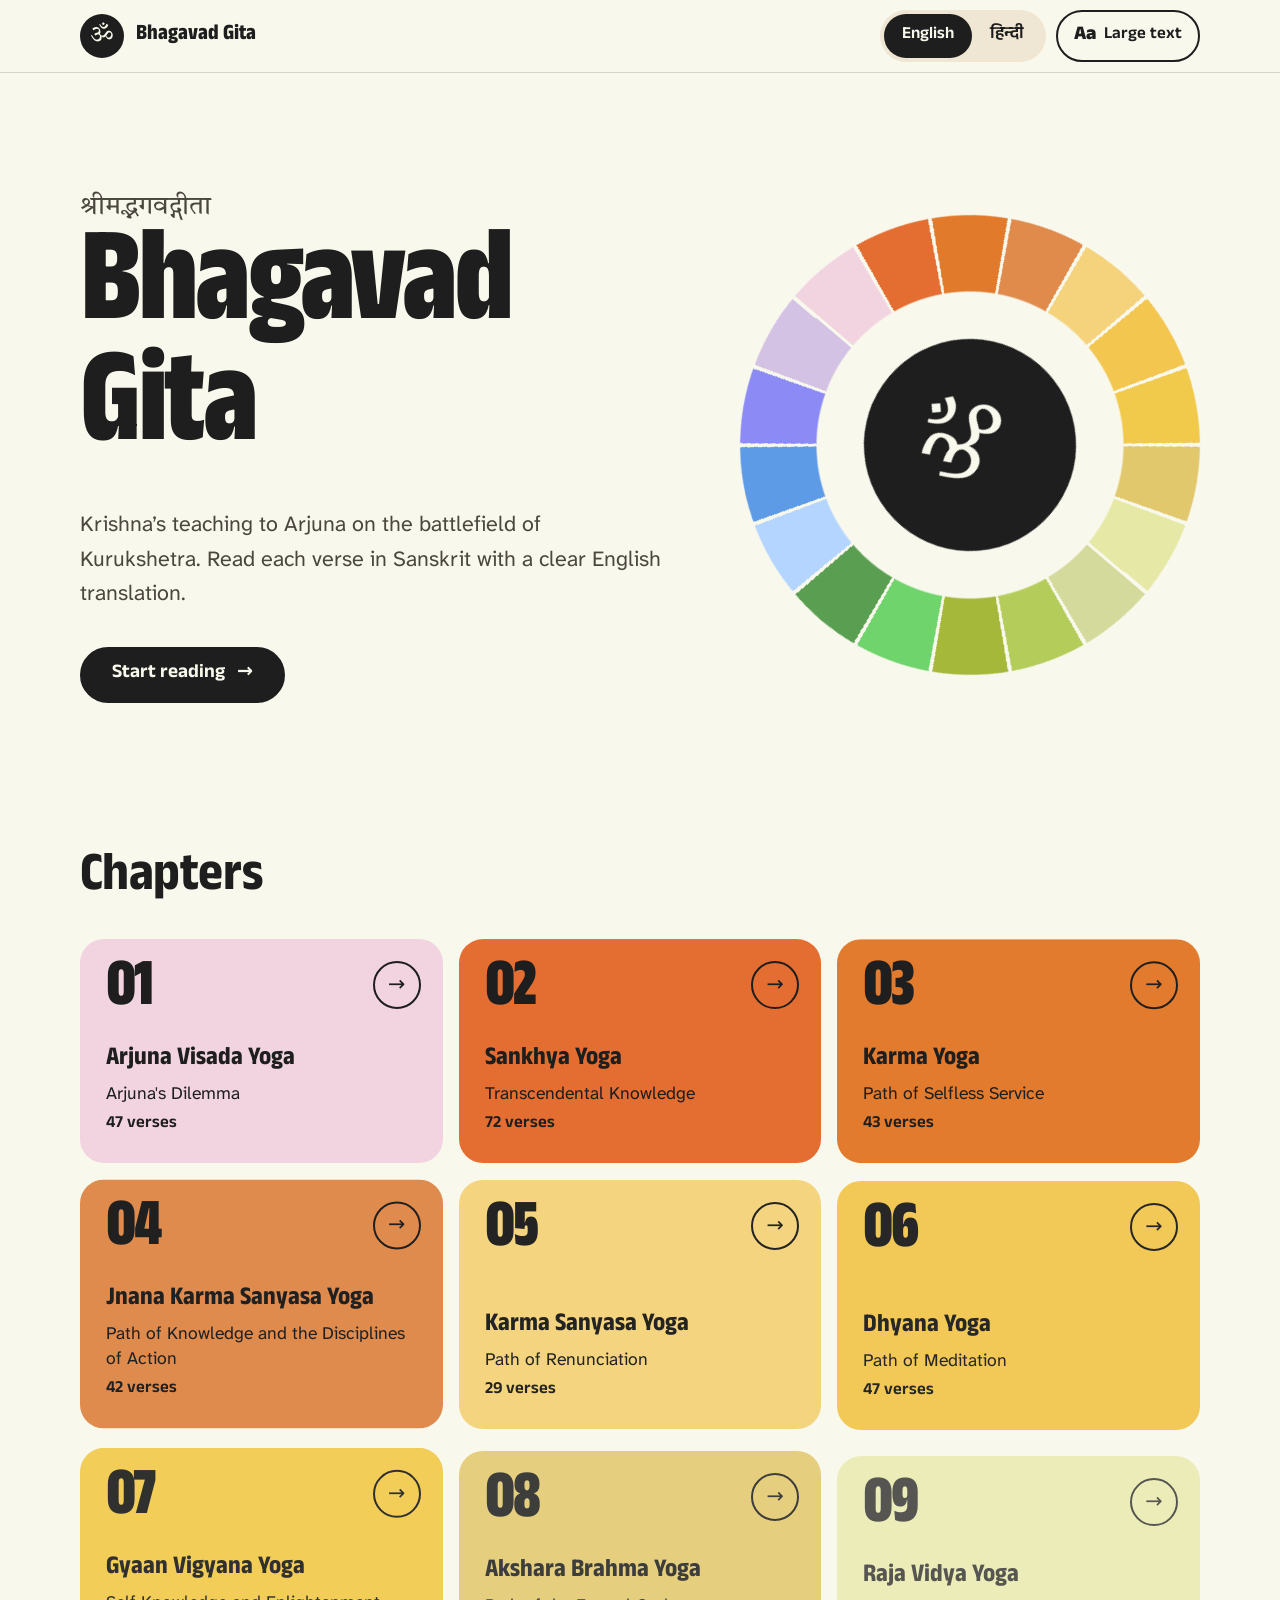
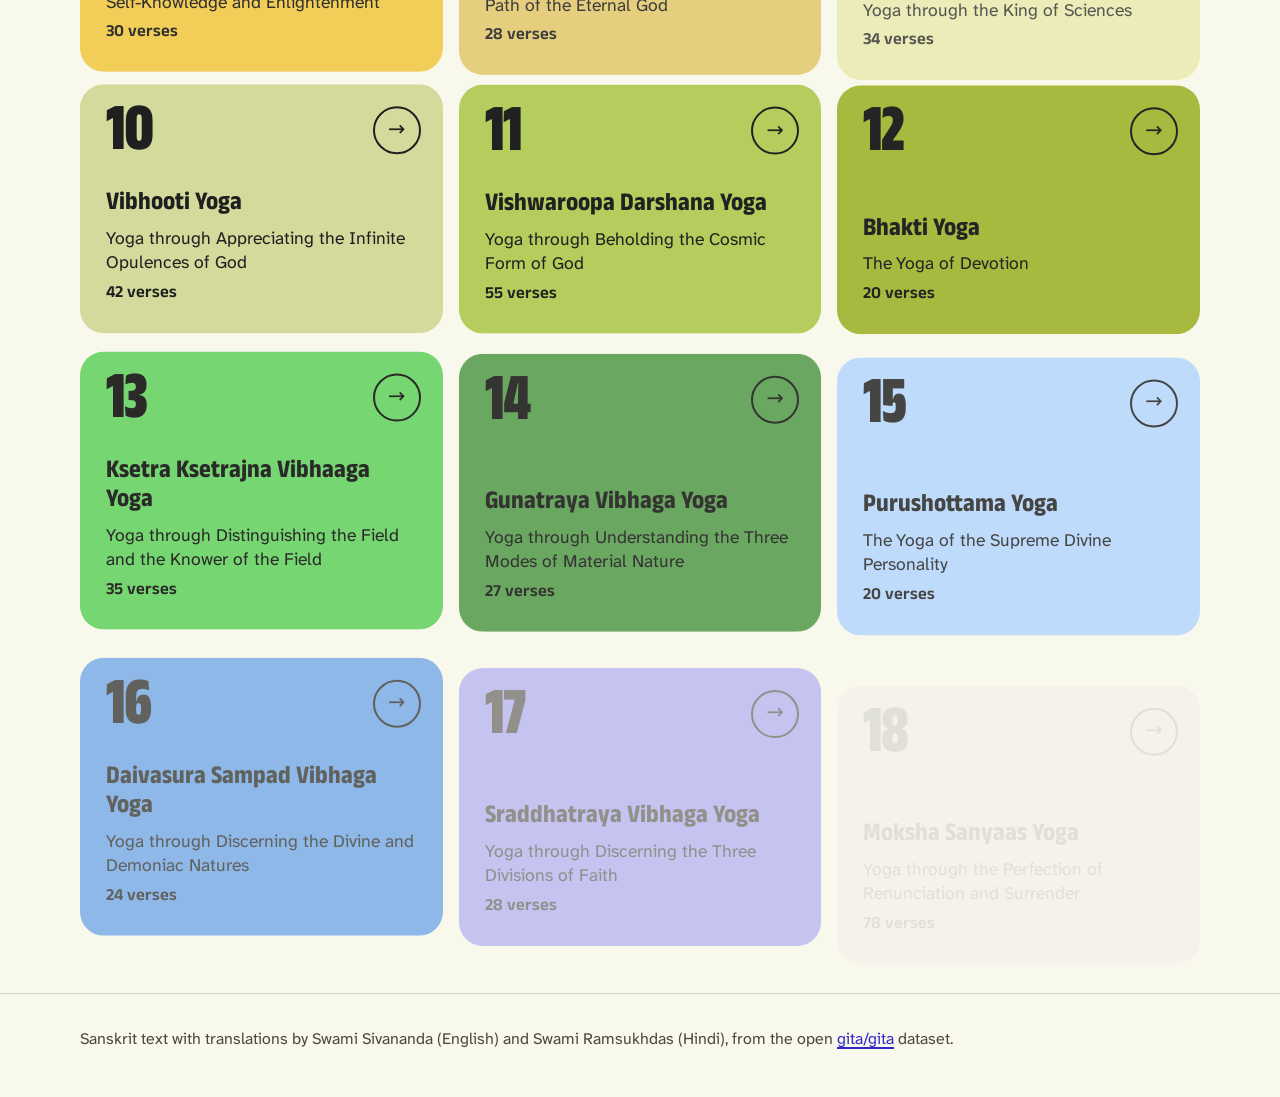
==== bhagavad-gita/index.html @ d60090ea "Add bilingual Bhagavad Gita reader for older readers A static reading site (Home > Chapter > Verse) " ====
<!doctype html>
<html lang="en">
<head>
  <meta charset="utf-8">
  <meta name="viewport" content="width=device-width, initial-scale=1, viewport-fit=cover">
  <title>Bhagavad Gita</title>
  <meta name="description" content="Read the Bhagavad Gita verse by verse in Sanskrit, with English and Hindi translations.">
  <meta name="theme-color" content="#F9F8EC">
  <link rel="icon" href="data:image/svg+xml,%3Csvg xmlns='http://www.w3.org/2000/svg' viewBox='0 0 64 64'%3E%3Ccircle cx='32' cy='32' r='32' fill='%231E1E1E'/%3E%3Ctext x='32' y='45' font-size='36' text-anchor='middle' fill='%23F9F8EC' font-family='serif'%3E%E0%A5%90%3C/text%3E%3C/svg%3E">
  <link rel="preconnect" href="https://fonts.googleapis.com">
  <link rel="preconnect" href="https://fonts.gstatic.com" crossorigin>
  <link rel="stylesheet" href="https://fonts.googleapis.com/css2?family=Anek+Devanagari:wdth,wght@75..100,400..800&family=Atkinson+Hyperlegible+Next:ital,wght@0,400;0,700;1,400&family=Tiro+Devanagari+Sanskrit&display=swap">
  <link rel="stylesheet" href="css/style.css">
  <script>
    /* Apply saved language and text size before first paint. */
    (function () {
      try {
        var s = JSON.parse(localStorage.getItem('gita:settings') || '{}');
        if (s.lang === 'hi') document.documentElement.lang = 'hi';
        if (s.large) document.documentElement.classList.add('large-text');
      } catch (e) { /* storage unavailable: defaults */ }
    })();
  </script>
</head>
<body>
  <a class="skip-link" href="#main" data-action="skip">Skip to content</a>

  <header class="topbar">
    <div class="topbar-inner">
      <a class="brand" href="#/">
        <span class="brand-mark" aria-hidden="true">ॐ</span>
        <span class="brand-text" data-i18n="brand">Bhagavad Gita</span>
      </a>
      <div class="controls">
        <div class="lang-switch" role="group" aria-label="Language">
          <button type="button" data-action="lang" data-lang="en" lang="en">English</button>
          <button type="button" data-action="lang" data-lang="hi" lang="hi">हिन्दी</button>
        </div>
        <button type="button" class="size-btn" data-action="size" aria-pressed="false">
          <span class="size-icon" aria-hidden="true">Aa</span>
          <span class="size-label" data-i18n="largeText">Large text</span>
        </button>
      </div>
    </div>
  </header>

  <main id="main" tabindex="-1">
    <p class="state">Loading…</p>
  </main>

  <footer class="site-footer">
    <div class="wrap footer-inner" id="footer"></div>
  </footer>

  <script src="js/vendor/gsap.min.js" defer></script>
  <script src="js/vendor/ScrollTrigger.min.js" defer></script>
  <script src="js/app.js" defer></script>
</body>
</html>
---- bhagavad-gita/css/style.css ----
/* ==========================================================================
   Bhagavad Gita reader
   Light, high-contrast, large-type design for older readers.
   All colours come from the "Bhagavad Gita colour pair library".
   Every text/background pair below is WCAG 2.2 AA (>= 4.5:1) or better.
   ========================================================================== */

:root {
  /* Base (from the library: Cream, Warm cream, Black/white text, Ultramarine) */
  --paper:   #F9F8EC;   /* page background                                  */
  --paper-2: #EFE6D3;   /* quiet surfaces          ink on it: 13.4:1        */
  --white:   #FFFFFF;
  --ink:     #1E1E1E;   /* all text              on paper: 15.6:1 (AAA)    */
  --ink-2:   #4A473F;   /* secondary text        on paper:  8.7:1 (AAA)    */
  --link:    #3227C6;   /* inline links          on paper:  8.8:1 (AAA)    */
  --line:    rgba(30, 30, 30, 0.16);

  /* 18 chapter colours, ordered as a hue spectrum. Text on all of them is
     --ink (#1E1E1E). Contrast with --ink is shown after each value. */
  --c1:  #F1D4E0; /* Peony          12.1:1 */
  --c2:  #E46D31; /* Clay coral      5.2:1 */
  --c3:  #E27A2C; /* Halloween       5.6:1 */
  --c4:  #E08A4C; /* Tangerine       6.3:1 */
  --c5:  #F4D37C; /* Golden         11.5:1 */
  --c6:  #F2C64F; /* Sunbeam        10.3:1 */
  --c7:  #F1C94B; /* Golden yellow  10.5:1 */
  --c8:  #E2C86C; /* Sunny          10.1:1 */
  --c9:  #E6E9A6; /* Light green    13.2:1 */
  --c10: #D3DA9B; /* Pistachio      11.3:1 */
  --c11: #B4CD5A; /* Lemon green     9.4:1 */
  --c12: #A6B83A; /* Kiwi            7.6:1 */
  --c13: #6FD46B; /* Lime green      9.0:1 */
  --c14: #5A9E52; /* Lettuce         5.1:1 */
  --c15: #B3D5FF; /* Sky            11.0:1 */
  --c16: #5D9BE7; /* Cornflower      5.8:1 */
  --c17: #8C8AF5; /* Periwinkle      5.6:1 */
  --c18: #D3C2E4; /* Lavender       10.0:1 */

  /* Type: Anek Devanagari (headings, Latin + Hindi), Atkinson Hyperlegible
     Next (English reading text), Tiro Devanagari Sanskrit (verses). */
  --f-head: "Anek Devanagari", "Atkinson Hyperlegible Next", system-ui, sans-serif;
  --f-body: "Atkinson Hyperlegible Next", "Anek Devanagari", system-ui, sans-serif;
  --f-hi:   "Anek Devanagari", "Noto Sans Devanagari", system-ui, sans-serif;
  --f-sa:   "Tiro Devanagari Sanskrit", "Noto Serif Devanagari", serif;

  --wrap: 1200px;
  --read: 760px;          /* ~60-70 characters per line at 20px */
  --gutter: clamp(16px, 4vw, 40px);
  --radius: 24px;
  --tap: 56px;            /* above the 44px WCAG 2.5.5 (AAA) target size */
  --ease: cubic-bezier(.2, .7, .2, 1);
}

/* ---------- Base ---------------------------------------------------------- */

*, *::before, *::after { box-sizing: border-box; }

html { font-size: 100%; -webkit-text-size-adjust: 100%; scroll-padding-top: 96px; }
html.large-text { font-size: 120%; }

body {
  margin: 0;
  min-height: 100vh;
  display: flex;
  flex-direction: column;
  background: var(--paper);
  color: var(--ink);
  font-family: var(--f-body);
  font-size: 1.25rem;              /* 20px */
  line-height: 1.6;
  overflow-x: hidden;
  -webkit-font-smoothing: antialiased;
}
html[lang="hi"] body { font-family: var(--f-hi); }

[lang="sa"] { font-family: var(--f-sa); }
[lang="hi"] { font-family: var(--f-hi); }

h1, h2, h3 {
  margin: 0; font-family: var(--f-head); font-weight: 700; line-height: 1.1;
  font-stretch: 88%; letter-spacing: -0.01em;
}
html[lang="hi"] :is(h1, h2, h3) { line-height: 1.3; letter-spacing: 0; }
h1:focus, h2:focus { outline: none; }

p { margin: 0 0 1em; }
a { color: var(--link); text-underline-offset: 0.18em; text-decoration-thickness: 2px; }
button { font: inherit; color: inherit; }

:focus-visible { outline: 3px solid var(--link); outline-offset: 3px; border-radius: 8px; }

.wrap { width: 100%; max-width: var(--wrap); margin: 0 auto; padding: 0 var(--gutter); }
.read { width: 100%; max-width: calc(var(--read) + 2 * var(--gutter)); margin: 0 auto; padding: 0 var(--gutter); }

.visually-hidden {
  position: absolute !important; width: 1px; height: 1px; overflow: hidden;
  clip: rect(0 0 0 0); clip-path: inset(50%); white-space: nowrap;
}

.meta { display: flex; flex-wrap: wrap; align-items: center; gap: 4px 12px; }
.meta .sep { width: 6px; height: 6px; border-radius: 50%; background: currentColor; }

.skip-link {
  position: absolute; left: 16px; top: -80px; z-index: 50;
  padding: 12px 20px; border-radius: 999px; background: var(--ink); color: var(--paper);
  font-weight: 700; text-decoration: none;
}
.skip-link:focus { top: 12px; }

.state { text-align: center; padding: 120px var(--gutter); color: var(--ink-2); }

/* ---------- Header -------------------------------------------------------- */

.topbar {
  position: sticky; top: 0; z-index: 30;
  background: color-mix(in srgb, var(--paper) 92%, transparent);
  backdrop-filter: blur(12px); -webkit-backdrop-filter: blur(12px);
  border-bottom: 1px solid var(--line);
}
.topbar-inner {
  max-width: var(--wrap); margin: 0 auto; padding: 10px var(--gutter);
  display: flex; align-items: center; justify-content: space-between; gap: 12px;
}
.brand { display: inline-flex; align-items: center; gap: 12px; min-height: 48px; color: var(--ink); text-decoration: none; min-width: 0; }
.brand-mark {
  display: grid; place-items: center; flex: none; width: 44px; height: 44px; border-radius: 50%;
  background: var(--ink); color: var(--paper); font-family: var(--f-sa); font-size: 1.5rem; line-height: 1;
}
.brand-text { font-family: var(--f-head); font-weight: 750; font-stretch: 85%; font-size: 1.375rem; white-space: nowrap; }

.controls { display: flex; align-items: center; gap: 10px; flex: none; }

.lang-switch { display: inline-flex; padding: 4px; border-radius: 999px; background: var(--paper-2); }
.lang-switch button {
  min-height: 44px; padding: 0 18px; border: 0; border-radius: 999px; background: transparent; cursor: pointer;
  font-family: var(--f-head); font-weight: 600; font-size: 1.05rem; color: var(--ink);
}
.lang-switch button[aria-pressed="true"] { background: var(--ink); color: var(--paper); }

.size-btn {
  display: inline-flex; align-items: center; gap: 8px; min-height: 52px; padding: 0 16px;
  border: 2px solid var(--ink); border-radius: 999px; background: transparent; cursor: pointer;
  font-family: var(--f-head); font-weight: 600; font-size: 1.05rem;
}
.size-btn[aria-pressed="true"] { background: var(--ink); color: var(--paper); }
.size-icon { font-weight: 800; font-size: 1.15em; }

/* ---------- Buttons & links ---------------------------------------------- */

.btn {
  display: inline-flex; align-items: center; justify-content: center; gap: 12px;
  min-height: var(--tap); padding: 0 30px; border-radius: 999px; border: 2px solid var(--ink);
  font-family: var(--f-head); font-weight: 650; font-size: 1.2rem; text-decoration: none; cursor: pointer;
  transition: transform .2s var(--ease), background-color .2s, color .2s;
}
.btn:hover { transform: translateY(-2px); }
.btn:active { transform: translateY(0); }
.btn-primary { background: var(--ink); color: var(--paper); }
.btn-secondary { background: transparent; color: var(--ink); }
.btn-secondary:hover { background: var(--ink); color: var(--paper); }
.btn .arrow { transition: transform .25s var(--ease); }
.btn:hover .arrow-r { transform: translateX(4px); }
.btn:hover .arrow-l { transform: translateX(-4px); }

.back-link {
  display: inline-flex; align-items: center; gap: 10px; min-height: 48px;
  color: var(--ink); font-family: var(--f-head); font-weight: 600; font-size: 1.15rem; text-decoration: none;
}
.back-link span[aria-hidden] { display: inline-grid; place-items: center; width: 40px; height: 40px; border-radius: 50%; border: 2px solid var(--ink); transition: transform .25s var(--ease); }
.back-link:hover span[aria-hidden] { transform: translateX(-4px); }
.back-link:hover .back-text { text-decoration: underline; text-underline-offset: 0.2em; }

/* Text animation helpers (GSAP moves the inner span) */
/* Extra padding keeps Devanagari vowel signs (above and below the line) inside the clip box. */
.mask { display: inline-block; overflow: hidden; vertical-align: top; padding: 0.12em 0 0.14em; margin: -0.12em 0 -0.14em; }
.mask > span { display: inline-block; }

/* ---------- Home ---------------------------------------------------------- */

.hero { padding: clamp(48px, 9vw, 120px) 0 clamp(40px, 6vw, 80px); }
.hero-grid { display: grid; grid-template-columns: 1.25fr 1fr; align-items: center; gap: clamp(24px, 5vw, 72px); }
.hero-kicker { font-family: var(--f-sa); font-size: 1.6rem; margin: 0 0 8px; color: var(--ink-2); }
.hero-title {
  font-size: clamp(3.4rem, 10.5vw, 8.4rem); line-height: 0.9; font-weight: 800; font-stretch: 78%;
  letter-spacing: -0.025em; margin: 0;
}
html[lang="hi"] .hero-title { font-size: clamp(3rem, 8.5vw, 6.6rem); line-height: 1.12; font-stretch: 85%; }
.hero-lede { max-width: 30em; margin: 28px 0 36px; font-size: 1.35rem; color: var(--ink-2); }
.hero-cta { display: flex; flex-wrap: wrap; gap: 14px; }

.wheel { position: relative; width: 100%; max-width: 460px; aspect-ratio: 1; margin-left: auto; }
.wheel-ring {
  position: absolute; inset: 0; border-radius: 50%;
  background: conic-gradient(
    var(--c1) 0deg 19deg,   var(--paper) 19deg 20deg,
    var(--c2) 20deg 39deg,  var(--paper) 39deg 40deg,
    var(--c3) 40deg 59deg,  var(--paper) 59deg 60deg,
    var(--c4) 60deg 79deg,  var(--paper) 79deg 80deg,
    var(--c5) 80deg 99deg,  var(--paper) 99deg 100deg,
    var(--c6) 100deg 119deg, var(--paper) 119deg 120deg,
    var(--c7) 120deg 139deg, var(--paper) 139deg 140deg,
    var(--c8) 140deg 159deg, var(--paper) 159deg 160deg,
    var(--c9) 160deg 179deg, var(--paper) 179deg 180deg,
    var(--c10) 180deg 199deg, var(--paper) 199deg 200deg,
    var(--c11) 200deg 219deg, var(--paper) 219deg 220deg,
    var(--c12) 220deg 239deg, var(--paper) 239deg 240deg,
    var(--c13) 240deg 259deg, var(--paper) 259deg 260deg,
    var(--c14) 260deg 279deg, var(--paper) 279deg 280deg,
    var(--c15) 280deg 299deg, var(--paper) 299deg 300deg,
    var(--c16) 300deg 319deg, var(--paper) 319deg 320deg,
    var(--c17) 320deg 339deg, var(--paper) 339deg 340deg,
    var(--c18) 340deg 359deg, var(--paper) 359deg 360deg);
  -webkit-mask: radial-gradient(circle, transparent 47%, #000 47.4%);
          mask: radial-gradient(circle, transparent 47%, #000 47.4%);
}
.wheel-core {
  position: absolute; inset: 27%; border-radius: 50%; background: var(--ink); color: var(--paper);
  display: grid; place-items: center; font-family: var(--f-sa); font-size: clamp(3rem, 8vw, 6rem); line-height: 1;
}

.section { padding: clamp(40px, 6vw, 72px) 0; }
.section-title { font-size: clamp(2.2rem, 5vw, 3.4rem); margin-bottom: 28px; }

.chapter-grid {
  list-style: none; margin: 0; padding: 0;
  display: grid; gap: 16px; grid-template-columns: repeat(auto-fill, minmax(min(100%, 340px), 1fr));
}
.ch-card {
  position: relative; display: flex; flex-direction: column; gap: 6px; height: 100%; min-height: 210px;
  padding: 26px 26px 24px; border-radius: var(--radius); overflow: hidden;
  background: var(--c); color: var(--ink); text-decoration: none;
  transition: transform .3s var(--ease), box-shadow .3s var(--ease);
}
.ch-card:hover { transform: translateY(-4px); box-shadow: 0 18px 40px -18px rgba(30, 30, 30, .45); }
.ch-no {
  font-family: var(--f-head); font-weight: 800; font-stretch: 75%; font-size: 4.2rem; line-height: .85;
  letter-spacing: -0.03em; margin-bottom: auto; transition: transform .35s var(--ease);
}
.ch-card:hover .ch-no { transform: translateX(6px); }
.ch-title { margin-top: 18px; font-family: var(--f-head); font-weight: 700; font-stretch: 88%; font-size: 1.6rem; line-height: 1.15; }
html[lang="hi"] .ch-title { font-family: var(--f-sa); font-weight: 400; font-size: 1.65rem; line-height: 1.35; overflow-wrap: anywhere; }
.ch-sub { font-size: 1.1rem; line-height: 1.4; }
.ch-meta { font-family: var(--f-head); font-weight: 600; font-size: 1.05rem; }
.ch-go {
  position: absolute; top: 22px; right: 22px; width: 48px; height: 48px; border-radius: 50%;
  display: grid; place-items: center; border: 2px solid var(--ink); font-size: 1.3rem; line-height: 1;
  transition: background-color .25s, color .25s, transform .3s var(--ease);
}
.ch-card:hover .ch-go { background: var(--ink); color: var(--c); transform: rotate(-45deg); }

/* ---------- Chapter page -------------------------------------------------- */

.ch-hero { position: relative; overflow: hidden; background: var(--c); padding: 28px 0 clamp(40px, 6vw, 72px); }
.ch-hero .wrap { position: relative; z-index: 1; }
.ch-hero-num {
  position: absolute; right: -0.04em; bottom: -0.2em; z-index: 0; pointer-events: none;
  font-family: var(--f-head); font-weight: 800; font-stretch: 75%; font-size: clamp(12rem, 34vw, 30rem); line-height: 1;
  color: var(--ink); opacity: .08; letter-spacing: -0.04em;
}
.ch-hero-label { margin: 28px 0 10px; font-family: var(--f-head); font-weight: 600; font-size: 1.2rem; }
.ch-hero h1 { font-size: clamp(2.8rem, 8vw, 5.6rem); font-weight: 800; font-stretch: 80%; line-height: .95; max-width: 14ch; }
html[lang="hi"] .ch-hero h1 { font-family: var(--f-sa); font-weight: 400; font-stretch: 100%; font-size: clamp(2.4rem, 9vw, 4.4rem); line-height: 1.3; max-width: none; overflow-wrap: anywhere; }
.ch-hero-sa { font-family: var(--f-sa); font-size: 1.6rem; margin: 16px 0 0; }
.ch-hero-meaning { font-size: 1.35rem; margin: 6px 0 0; max-width: 32em; }
.ch-hero .btn { margin-top: 32px; }

.summary { padding: 48px 0 8px; }
.summary h2, .list-title { font-size: 2rem; margin-bottom: 16px; }
.summary p { color: var(--ink); }
.more-panel { overflow: hidden; }
.text-btn {
  display: inline-flex; align-items: center; gap: 10px; min-height: 48px; padding: 0;
  border: 0; background: none; cursor: pointer; color: var(--link);
  font-family: var(--f-head); font-weight: 650; font-size: 1.15rem; text-decoration: underline; text-underline-offset: 0.2em;
}

.verse-list { list-style: none; margin: 0; padding: 0; border-top: 2px solid var(--ink); }
.v-row {
  display: grid; grid-template-columns: 72px 1fr 40px; align-items: center; gap: 16px;
  min-height: 80px; padding: 18px 4px; border-bottom: 1px solid var(--line);
  color: var(--ink); text-decoration: none; transition: background-color .2s, padding .3s var(--ease);
}
.v-row:hover { background: color-mix(in srgb, var(--c) 45%, transparent); padding-left: 14px; }
.v-no { font-family: var(--f-head); font-weight: 800; font-stretch: 80%; font-size: 1.5rem; }
.v-text { display: -webkit-box; -webkit-line-clamp: 2; -webkit-box-orient: vertical; overflow: hidden; }
.v-go { font-size: 1.4rem; text-align: right; transition: transform .25s var(--ease); }
.v-row:hover .v-go { transform: translateX(4px); }

.pager { display: grid; grid-template-columns: 1fr 1fr; gap: 14px; margin: 56px 0 0; }
.pager .btn { width: 100%; }
.pager .only-next { grid-column: 2; }

/* ---------- Verse page ---------------------------------------------------- */

.verse-head { display: flex; flex-wrap: wrap; align-items: center; justify-content: space-between; gap: 12px 24px; padding-top: 20px; }
.progress { flex: 1 1 220px; max-width: 320px; }
.progress-label { font-family: var(--f-head); font-weight: 600; font-size: 1.05rem; margin-bottom: 6px; text-align: right; }
.progress-track { height: 8px; border-radius: 999px; background: var(--paper-2); overflow: hidden; }
.progress-fill { display: block; height: 100%; width: 0; border-radius: inherit; background: var(--ink); }

.verse-title { font-size: clamp(2.2rem, 6vw, 3.6rem); font-weight: 800; font-stretch: 80%; margin: 32px 0 24px; }

.shloka-card {
  position: relative; margin: 0; padding: clamp(32px, 6vw, 56px) clamp(20px, 5vw, 48px);
  border-radius: var(--radius); background: var(--c); color: var(--ink); text-align: center; overflow: hidden;
}
.speaker { margin: 0 0 14px; font-family: var(--f-sa); font-size: 1.35rem; }
.shloka { margin: 0; font-family: var(--f-sa); font-size: clamp(1.35rem, 5.4vw, 2.3rem); line-height: 1.75; }
.shloka .line, .translit .line { display: block; text-wrap: balance; }

.translit { margin: 24px 0 0; text-align: center; font-style: italic; font-size: 1.2rem; line-height: 1.7; color: var(--ink-2); }

.translation-block { margin-top: 48px; }
.label {
  font-family: var(--f-head); font-weight: 700; font-size: 1rem; letter-spacing: 0.12em; text-transform: uppercase;
  margin-bottom: 14px;
}
html[lang="hi"] .label { letter-spacing: 0; font-size: 1.15rem; }
.translation { font-size: clamp(1.4rem, 3.4vw, 1.75rem); line-height: 1.55; margin: 0; }
.by { margin: 14px 0 0; font-size: 1.05rem; color: var(--ink-2); }

.accordions { margin-top: 48px; border-top: 2px solid var(--ink); }
.acc { border-bottom: 1px solid var(--line); }
.acc h2 { margin: 0; font-size: inherit; }
.acc-btn {
  width: 100%; min-height: 72px; padding: 16px 0; border: 0; background: none; cursor: pointer;
  display: flex; align-items: center; justify-content: space-between; gap: 16px; text-align: left;
  font-family: var(--f-head); font-weight: 700; font-size: 1.5rem; color: var(--ink);
}
.acc-icon {
  position: relative; flex: none; width: 44px; height: 44px; border-radius: 50%; border: 2px solid var(--ink);
  transition: background-color .25s, transform .35s var(--ease);
}
.acc-icon::before, .acc-icon::after {
  content: ""; position: absolute; left: 50%; top: 50%; width: 16px; height: 2.5px; border-radius: 2px;
  background: currentColor; transform: translate(-50%, -50%);
}
.acc-icon::after { transform: translate(-50%, -50%) rotate(90deg); transition: transform .35s var(--ease); }
.acc-btn[aria-expanded="true"] .acc-icon { background: var(--ink); color: var(--paper); }
.acc-btn[aria-expanded="true"] .acc-icon::after { transform: translate(-50%, -50%) rotate(0deg); }
.acc-panel { overflow: hidden; }
.acc-inner { padding: 4px 0 32px; }
.acc-inner p { margin-bottom: 1em; }
.acc-inner .by { margin-top: 0; }

.words { display: grid; grid-template-columns: minmax(0, 0.9fr) minmax(0, 1.4fr); gap: 0; margin: 0; }
.words dt, .words dd { margin: 0; padding: 10px 0; border-bottom: 1px solid var(--line); }
.words dt { font-style: italic; font-weight: 700; padding-right: 16px; }

.verse-pager {
  position: sticky; bottom: 0; z-index: 20; margin-top: 56px;
  background: color-mix(in srgb, var(--paper) 94%, transparent);
  backdrop-filter: blur(10px); -webkit-backdrop-filter: blur(10px);
  border-top: 1px solid var(--line);
  padding: 12px 0 calc(12px + env(safe-area-inset-bottom));
}
.verse-pager .read { display: grid; grid-template-columns: 1fr 1fr; gap: 12px; }
.verse-pager .btn { width: 100%; padding: 0 16px; }
.verse-pager .only-next { grid-column: 2; }

/* ---------- Not found / error -------------------------------------------- */

.notice { text-align: center; padding: 96px 0; }
.notice h1 { font-size: clamp(2.4rem, 6vw, 3.6rem); margin-bottom: 16px; }
.notice p { color: var(--ink-2); margin-bottom: 28px; }

/* ---------- Footer -------------------------------------------------------- */

.site-footer { margin-top: auto; border-top: 1px solid var(--line); }
.footer-inner { padding-top: 32px; padding-bottom: 40px; font-size: 1rem; color: var(--ink-2); }
.footer-inner p { margin: 0 0 6px; }

/* ---------- Responsive ---------------------------------------------------- */

@media (max-width: 900px) {
  .hero-grid { grid-template-columns: 1fr; }
  .wheel { max-width: 300px; margin: 8px auto 0; }
}

@media (max-width: 640px) {
  .wheel { max-width: 200px; margin-top: 0; }
  .shloka-card { padding-left: 14px; padding-right: 14px; }
}

@media (max-width: 640px) {
  body { font-size: 1.1875rem; }          /* 19px on phones */
  .brand-text { display: none; }
  .lang-switch button { padding: 0 14px; }
  .size-label { display: none; }
  .size-btn { width: 52px; justify-content: center; padding: 0; }
  .hero-cta .btn { width: 100%; }
  .ch-card { min-height: 180px; }
  .v-row { grid-template-columns: 56px 1fr 24px; gap: 12px; }
  .words { grid-template-columns: 1fr; }
  .words dt { padding-bottom: 0; border-bottom: 0; }
  .words dd { padding-top: 2px; }
  .progress { max-width: none; flex-basis: 100%; }
  .progress-label { text-align: left; }
  .verse-pager .btn { font-size: 1.05rem; gap: 8px; }
}

@media (prefers-reduced-motion: reduce) {
  *, *::before, *::after { transition: none !important; animation: none !important; scroll-behavior: auto !important; }
}
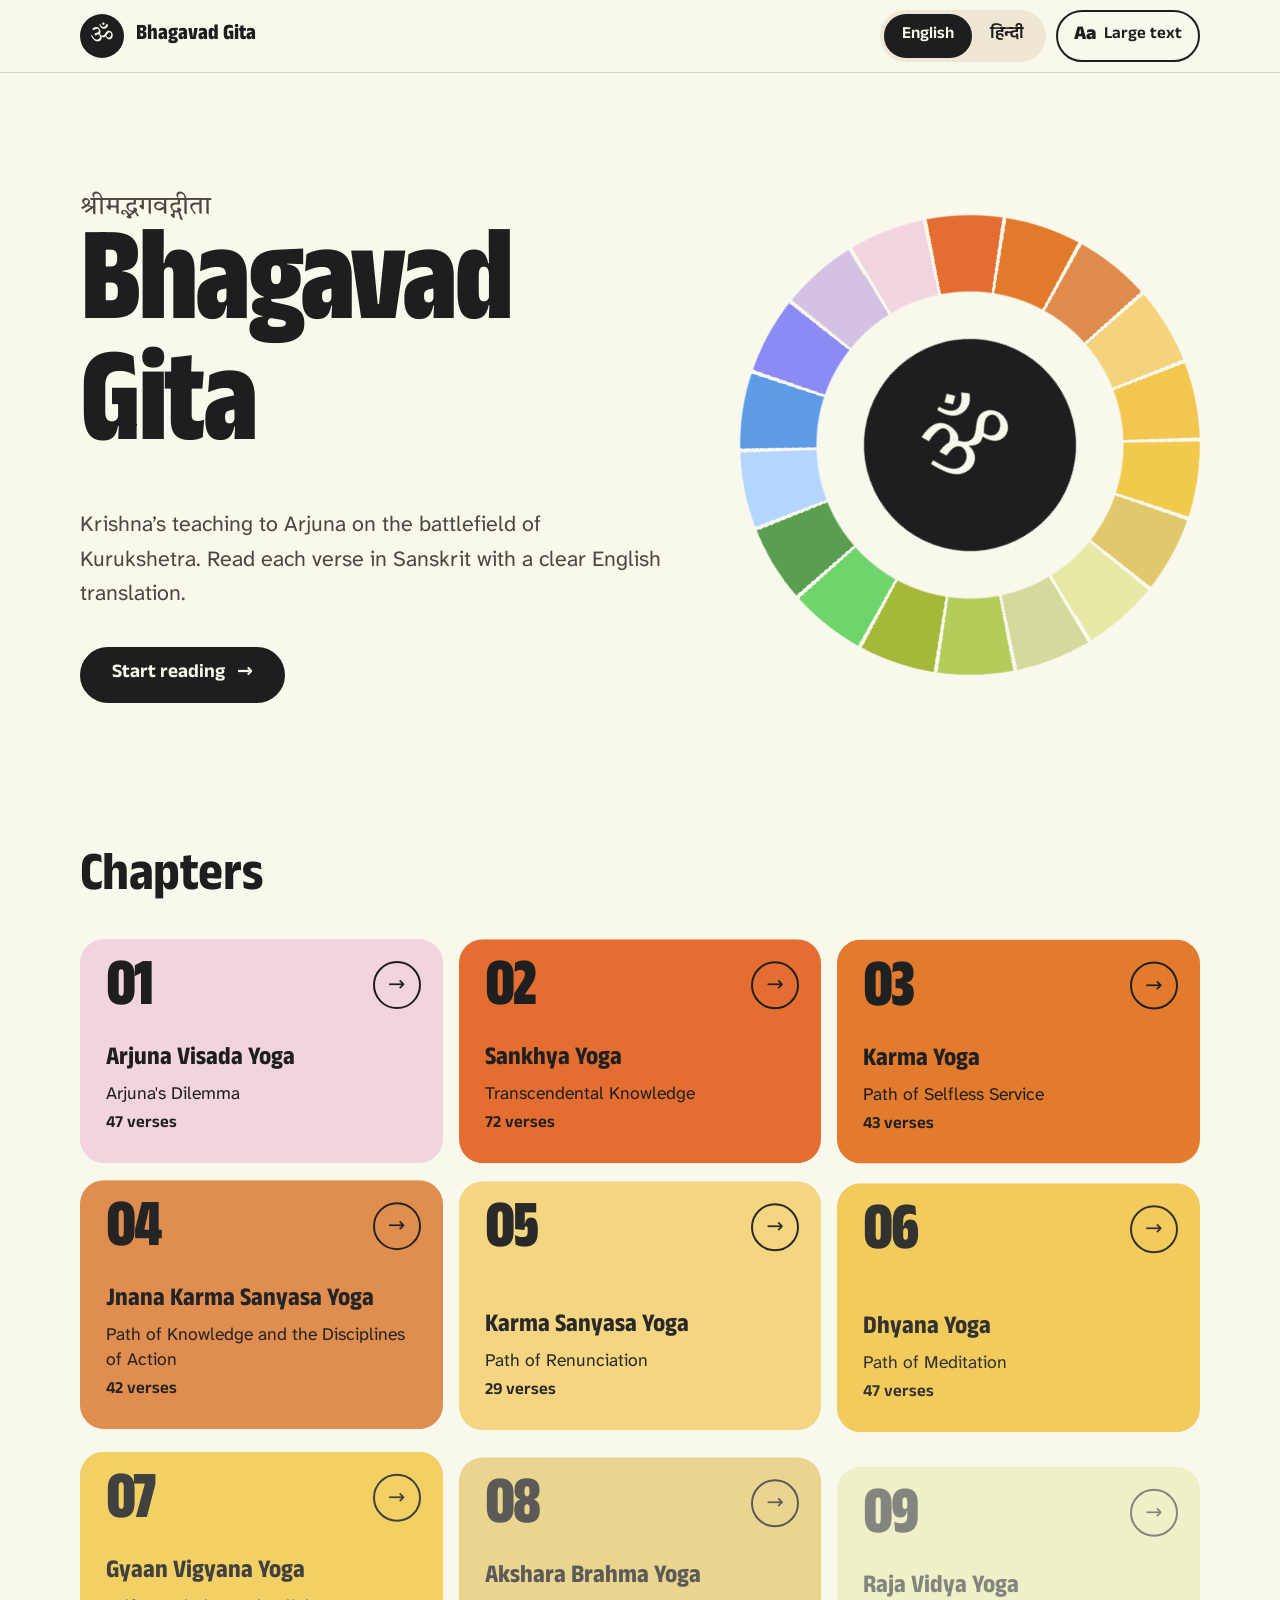
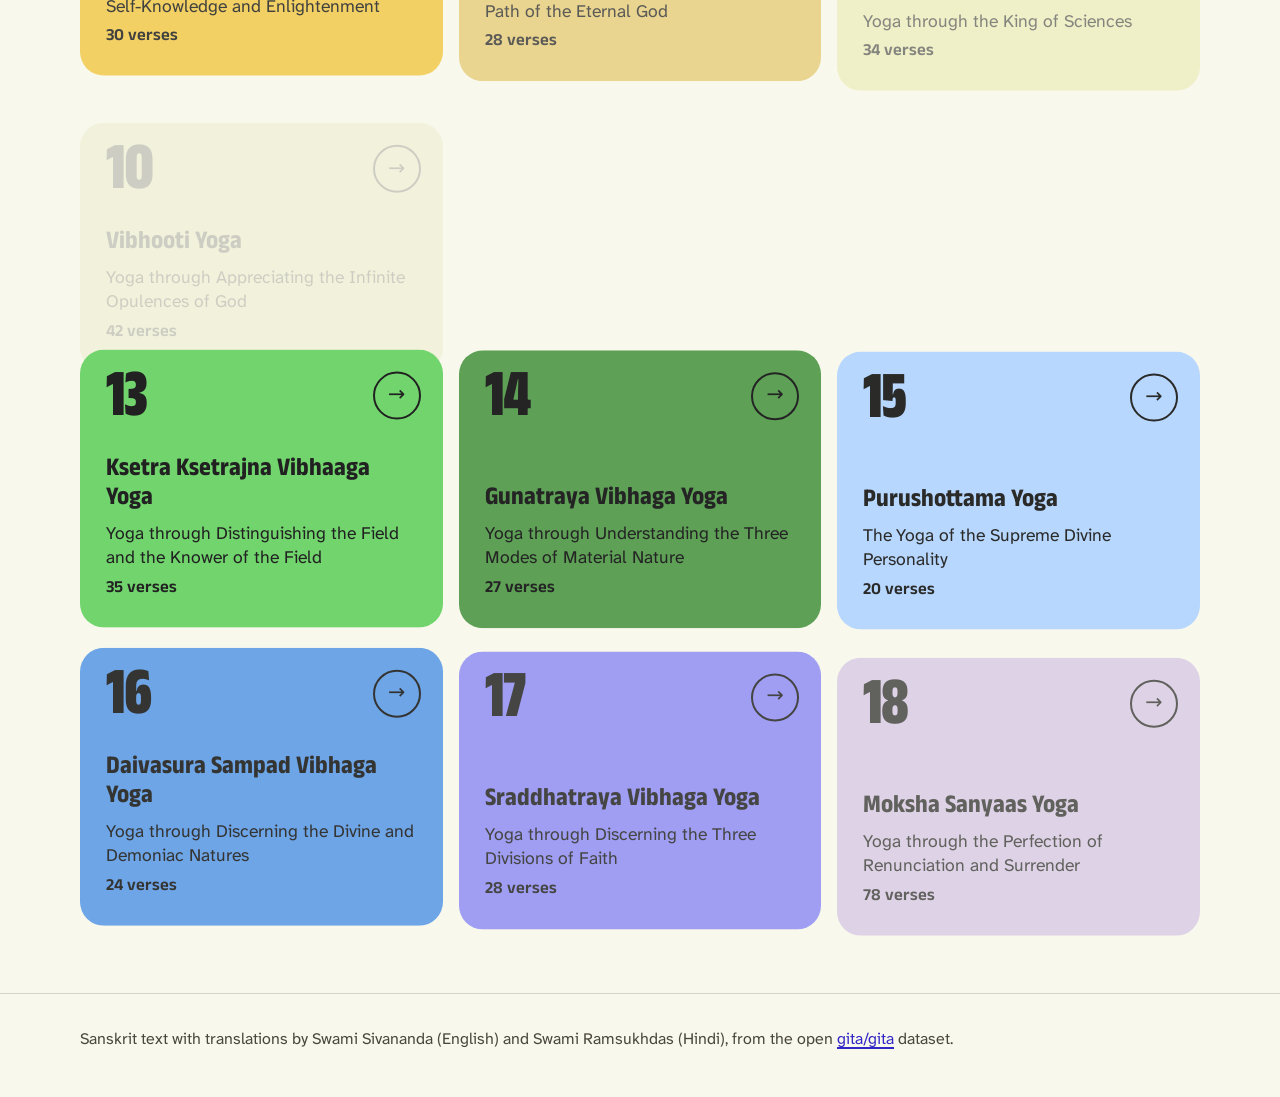
==== commit db917581: "Use plain hash links and safe-area gutters Routes are now #home, #chapter-2 and #chapter-2-verse-47 " ====
--- a/bhagavad-gita/index.html
+++ b/bhagavad-gita/index.html
@@ -27,7 +27,7 @@
 
   <header class="topbar">
     <div class="topbar-inner">
-      <a class="brand" href="#/">
+      <a class="brand" href="#home">
         <span class="brand-mark" aria-hidden="true">ॐ</span>
         <span class="brand-text" data-i18n="brand">Bhagavad Gita</span>
       </a>
--- a/bhagavad-gita/css/style.css
+++ b/bhagavad-gita/css/style.css
@@ -89,8 +89,13 @@
 
 :focus-visible { outline: 3px solid var(--link); outline-offset: 3px; border-radius: 8px; }
 
-.wrap { width: 100%; max-width: var(--wrap); margin: 0 auto; padding: 0 var(--gutter); }
-.read { width: 100%; max-width: calc(var(--read) + 2 * var(--gutter)); margin: 0 auto; padding: 0 var(--gutter); }
+/* Side gutters also clear a phone's side system bar (landscape notch). */
+.wrap, .read, .topbar-inner {
+  padding-left: max(var(--gutter), env(safe-area-inset-left, 0px));
+  padding-right: max(var(--gutter), env(safe-area-inset-right, 0px));
+}
+.wrap { width: 100%; max-width: var(--wrap); margin: 0 auto; }
+.read { width: 100%; max-width: calc(var(--read) + 2 * var(--gutter)); margin: 0 auto; }
 
 .visually-hidden {
   position: absolute !important; width: 1px; height: 1px; overflow: hidden;
@@ -107,18 +112,24 @@
 }
 .skip-link:focus { top: 12px; }
 
-.state { text-align: center; padding: 120px var(--gutter); color: var(--ink-2); }
+.state { text-align: center; padding-block: 120px; color: var(--ink-2); }
 
 /* ---------- Header -------------------------------------------------------- */
 
+/* Paints the band above the sticky header on phones with a notch. */
+body::before {
+  content: ""; position: fixed; inset: 0 0 auto; height: env(safe-area-inset-top, 0px); z-index: 31;
+  background: var(--paper);
+}
+
 .topbar {
-  position: sticky; top: 0; z-index: 30;
+  position: sticky; top: env(safe-area-inset-top, 0px); z-index: 30;
   background: color-mix(in srgb, var(--paper) 92%, transparent);
   backdrop-filter: blur(12px); -webkit-backdrop-filter: blur(12px);
   border-bottom: 1px solid var(--line);
 }
 .topbar-inner {
-  max-width: var(--wrap); margin: 0 auto; padding: 10px var(--gutter);
+  max-width: var(--wrap); margin: 0 auto; padding-block: 10px;
   display: flex; align-items: center; justify-content: space-between; gap: 12px;
 }
 .brand { display: inline-flex; align-items: center; gap: 12px; min-height: 48px; color: var(--ink); text-decoration: none; min-width: 0; }
